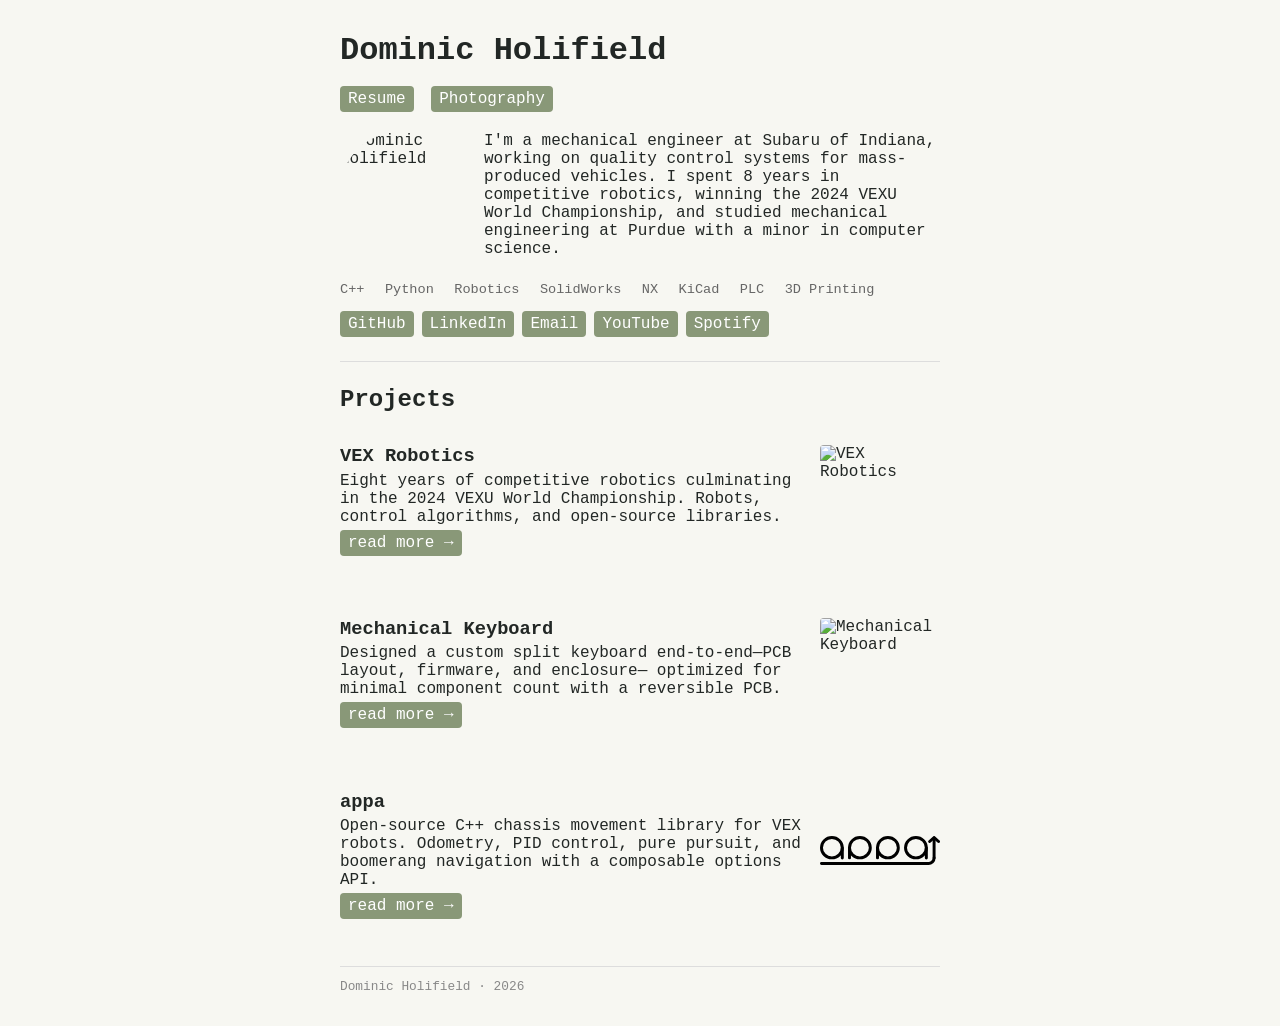
==== index.html @ 2298a646 "initial" ====
<!DOCTYPE html>
<html lang="en">
<meta charset="UTF-8">
<meta name="viewport" content="width=device-width, initial-scale=1">
<title>Dominic Holifield</title>
<link rel="stylesheet" href="style.css">
<body>
  <header>
    <h1>Dominic Holifield</h1>
    <nav>
      <a href="Dominic_Holifield_Resume_Rev4_4.pdf">Resume</a>
      <a href="photography.html">Photography</a>
    </nav>
  </header>

  <main>
    <div class="intro">
      <img src="me.jpg" alt="Dominic Holifield" class="portrait">
      <p>I'm a mechanical engineer at Subaru of Indiana, working on quality control systems for mass-produced vehicles. I spent 8 years in competitive robotics, winning the 2024 VEXU World Championship, and studied mechanical engineering at Purdue with a minor in computer science.</p>
    </div>

    <div class="skills">
      <span>C++</span><span>Python</span><span>Robotics</span><span>SolidWorks</span><span>NX</span><span>KiCad</span><span>PLC</span><span>3D Printing</span>
    </div>

    <p class="links">
      <a href="https://github.com/dholifield">GitHub</a>
      <a href="https://linkedin.com/in/dominicholifield">LinkedIn</a>
      <a href="mailto:dholifield59@gmail.com">Email</a>
      <a href="https://www.youtube.com/@DominicHolifield">YouTube</a>
      <a href="https://open.spotify.com/user/dholifield59?si=a25f62dc87a74297">Spotify</a>
    </p>

    <h2>Projects</h2>
    <ul class="projects">
      <li>
        <div class="info">
          <h3>VEX Robotics</h3>
          <p>Eight years of competitive robotics culminating in the 2024 VEXU World Championship.
          Robots, control algorithms, and open-source libraries.</p>
          <a href="project/vex-robotics.html">read more →</a>
        </div>
        <img src="project/vex-robotics.jpg" alt="VEX Robotics">
      </li>
      <li>
        <div class="info">
          <h3>Mechanical Keyboard</h3>
          <p>Designed a custom split keyboard end-to-end—PCB layout, firmware, and enclosure—
          optimized for minimal component count with a reversible PCB.</p>
          <a href="project/mechanical-keyboard.html">read more →</a>
        </div>
        <img src="project/mechanical-keyboard.jpg" alt="Mechanical Keyboard">
      </li>
      <li>
        <div class="info">
          <h3>appa</h3>
          <p>Open-source C++ chassis movement library for VEX robots. Odometry, PID control,
          pure pursuit, and boomerang navigation with a composable options API.</p>
          <a href="project/appa.html">read more →</a>
        </div>
        <img src="project/appa.svg" alt="appa" class="contain">
      </li>
    </ul>
  </main>

  <footer>Dominic Holifield · 2026</footer>
</body>
---- style.css ----
body {
  font-family: courier new, monospace;
  margin: 2em auto;
  max-width: 600px;
  padding: 0 1em;
  background: #f7f7f2;
  color: #222725;
}

a {
  color: white;
  background: #899878;
  text-decoration: none;
  border-radius: 4px;
  padding: 0.25em 0.5em;
}
a:hover { text-decoration: underline; }
nav a { margin-right: 0.5em; }

/* intro */
.intro {
  display: flex;
  align-items: flex-start;
  gap: 1.5em;
  margin: 1.5em 0;
}
.intro p { margin: 0; }
.portrait {
  width: 120px;
  height: 120px;
  border-radius: 50%;
  object-fit: cover;
  flex-shrink: 0;
}

.skills {
  display: flex;
  flex-wrap: wrap;
  gap: 0.3em 1.5em;
  color: #666;
  font-size: 0.85em;
  margin: 0 0 1em;
}

.links {
  display: flex;
  flex-wrap: wrap;
  gap: 0.5em;
  margin: 0 0 1.5em;
  padding-bottom: 1.5em;
  border-bottom: 1px solid #ddd;
}

/* projects */
.projects { list-style: none; padding: 0; }
.projects li {
  display: flex;
  align-items: flex-start;
  gap: 1em;
  margin-bottom: 1.8em;
  padding: 0.75em;
  margin-left: -0.75em;
  margin-right: -0.75em;
  border-radius: 6px;
  transition: background 0.15s;
}
.projects li:hover { background: #eeeee8; }
.projects .info { flex: 1; }
.projects h3 { margin: 0 0 0.25em; }
.projects p { margin: 0 0 0.5em; }
.projects img {
  width: 120px;
  height: 120px;
  object-fit: cover;
  border-radius: 4px;
  flex-shrink: 0;
}
.projects img.contain { object-fit: contain; }

/* photography */
.grid {
  columns: 2;
  column-gap: 0.75em;
  margin-top: 1em;
}
.grid img {
  width: 100%;
  display: block;
  margin-bottom: 0.75em;
}

/* project pages */
ul { padding-left: 1.2em; }
li { margin-bottom: 0.4em; }

.img-placeholder {
  width: 100%;
  aspect-ratio: 16/9;
  background: #e0e0da;
  display: flex;
  align-items: center;
  justify-content: center;
  color: #888;
  margin: 1.5em 0;
  font-size: 0.85em;
}

pre {
  background: #e8e8e2;
  padding: 0.75em 1em;
  overflow-x: auto;
  border-radius: 4px;
}
code { font-size: 0.95em; }

/* press / news */
.press-item {
  margin-bottom: 1em;
}
.press-item a {
  background: none;
  color: #899878;
  padding: 0;
  border-radius: 0;
}
.press-meta {
  display: block;
  font-size: 0.8em;
  color: #777;
  margin-top: 0.15em;
}
.press-meta a.backup {
  color: #999;
  font-size: 0.9em;
}

/* footer */
footer {
  margin-top: 3em;
  padding-top: 1em;
  border-top: 1px solid #ddd;
  font-size: 0.8em;
  color: #888;
}

/* mobile */
@media (max-width: 500px) {
  .header-row { flex-direction: column; }
  .intro { flex-direction: column; align-items: center; text-align: center; }
  .portrait { width: 100px; height: 100px; }
  .skills { justify-content: center; }
  .links { justify-content: center; }
  .projects li { flex-direction: column; align-items: center; text-align: center; }
  .projects img { width: 100%; height: auto; aspect-ratio: 16/9; }
}
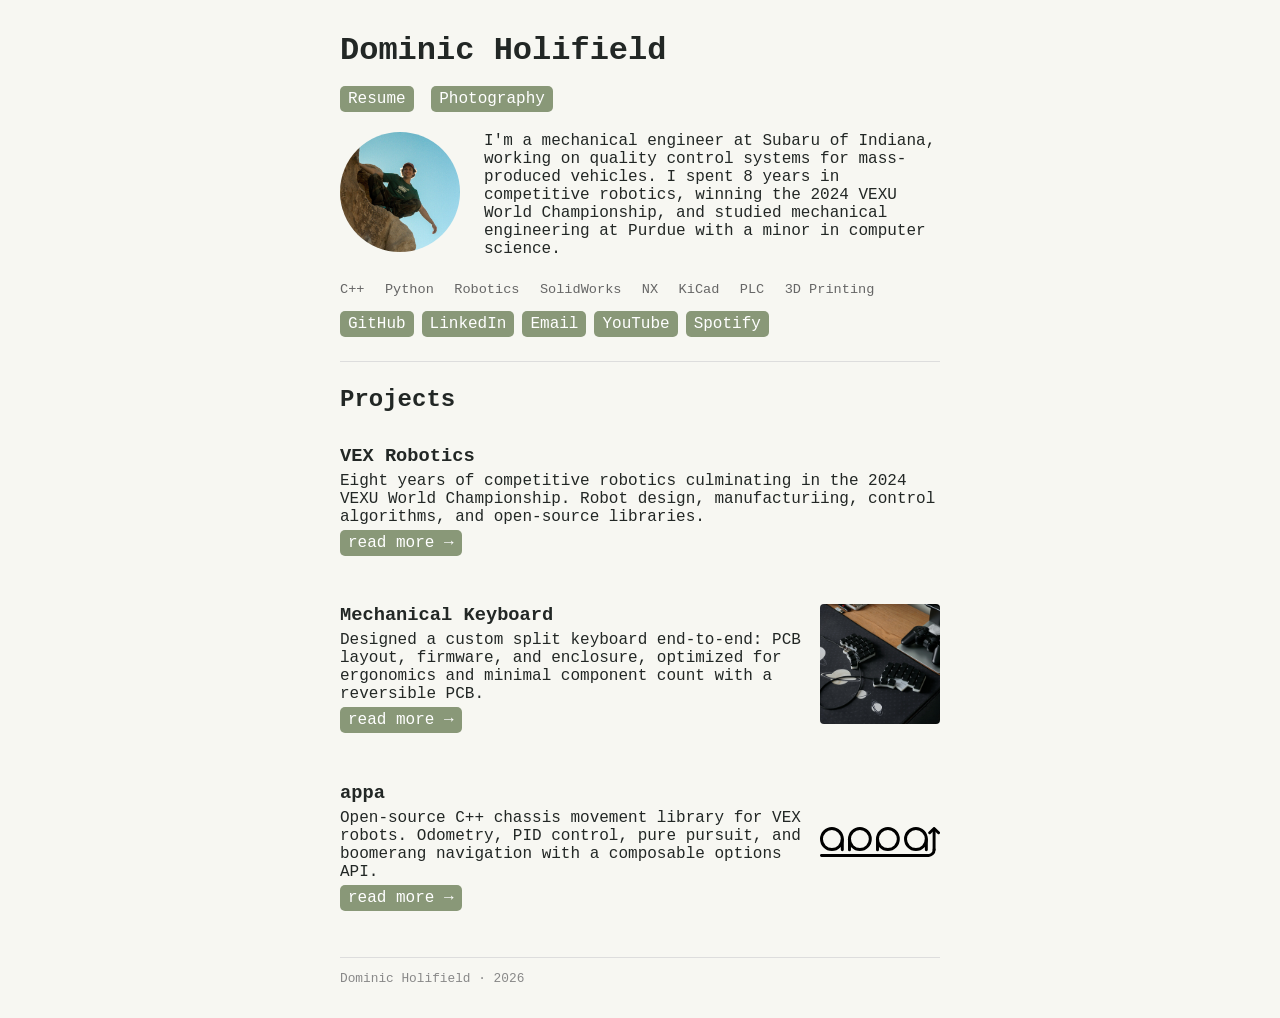
==== commit d63e38d8: "formatting + wording" ====
--- a/index.html
+++ b/index.html
@@ -4,6 +4,7 @@
 <meta name="viewport" content="width=device-width, initial-scale=1">
 <title>Dominic Holifield</title>
 <link rel="stylesheet" href="style.css">
+
 <body>
   <header>
     <h1>Dominic Holifield</h1>
@@ -15,12 +16,15 @@
 
   <main>
     <div class="intro">
-      <img src="me.jpg" alt="Dominic Holifield" class="portrait">
-      <p>I'm a mechanical engineer at Subaru of Indiana, working on quality control systems for mass-produced vehicles. I spent 8 years in competitive robotics, winning the 2024 VEXU World Championship, and studied mechanical engineering at Purdue with a minor in computer science.</p>
+      <img src="me-418.jpg" alt="Dominic Holifield" class="portrait">
+      <p>I'm a mechanical engineer at Subaru of Indiana, working on quality control systems for mass-produced vehicles.
+        I spent 8 years in competitive robotics, winning the 2024 VEXU World Championship, and studied mechanical
+        engineering at Purdue with a minor in computer science.</p>
     </div>
 
     <div class="skills">
-      <span>C++</span><span>Python</span><span>Robotics</span><span>SolidWorks</span><span>NX</span><span>KiCad</span><span>PLC</span><span>3D Printing</span>
+      <span>C++</span><span>Python</span><span>Robotics</span><span>SolidWorks</span><span>NX</span><span>KiCad</span><span>PLC</span><span>3D
+        Printing</span>
     </div>
 
     <p class="links">
@@ -37,25 +41,25 @@
         <div class="info">
           <h3>VEX Robotics</h3>
           <p>Eight years of competitive robotics culminating in the 2024 VEXU World Championship.
-          Robots, control algorithms, and open-source libraries.</p>
+            Robot design, manufacturiing, control algorithms, and open-source libraries.</p>
           <a href="project/vex-robotics.html">read more →</a>
         </div>
-        <img src="project/vex-robotics.jpg" alt="VEX Robotics">
+        <!-- <img src="project/vex-robotics.jpg" alt="VEX Robotics"> -->
       </li>
       <li>
         <div class="info">
           <h3>Mechanical Keyboard</h3>
-          <p>Designed a custom split keyboard end-to-end—PCB layout, firmware, and enclosure—
-          optimized for minimal component count with a reversible PCB.</p>
+          <p>Designed a custom split keyboard end-to-end: PCB layout, firmware, and enclosure,
+            optimized for ergonomics and minimal component count with a reversible PCB.</p>
           <a href="project/mechanical-keyboard.html">read more →</a>
         </div>
-        <img src="project/mechanical-keyboard.jpg" alt="Mechanical Keyboard">
+        <img src="project/mechanical-keyboard-326.jpg" alt="Mechanical Keyboard">
       </li>
       <li>
         <div class="info">
           <h3>appa</h3>
           <p>Open-source C++ chassis movement library for VEX robots. Odometry, PID control,
-          pure pursuit, and boomerang navigation with a composable options API.</p>
+            pure pursuit, and boomerang navigation with a composable options API.</p>
           <a href="project/appa.html">read more →</a>
         </div>
         <img src="project/appa.svg" alt="appa" class="contain">
@@ -64,4 +68,4 @@
   </main>
 
   <footer>Dominic Holifield · 2026</footer>
-</body>
+</body>
--- a/style.css
+++ b/style.css
@@ -9,13 +9,25 @@
 
 a {
   color: white;
-  background: #899878;
+  background-color: #899878;
   text-decoration: none;
-  border-radius: 4px;
+  border-radius: 5px;
   padding: 0.25em 0.5em;
-}
-a:hover { text-decoration: underline; }
-nav a { margin-right: 0.5em; }
+  outline: 0 solid #899878;
+  transition: outline-width 0.05s;
+}
+
+a:hover {
+  outline-width: 2px;
+}
+
+nav a {
+  margin-right: 0.5em;
+}
+
+p a {
+  padding: 0.05em 0.3em;
+}
 
 /* intro */
 .intro {
@@ -24,7 +36,11 @@
   gap: 1.5em;
   margin: 1.5em 0;
 }
-.intro p { margin: 0; }
+
+.intro p {
+  margin: 0;
+}
+
 .portrait {
   width: 120px;
   height: 120px;
@@ -51,8 +67,16 @@
   border-bottom: 1px solid #ddd;
 }
 
+.links a {
+  padding: 0.25em 0.5em;
+}
+
 /* projects */
-.projects { list-style: none; padding: 0; }
+.projects {
+  list-style: none;
+  padding: 0;
+}
+
 .projects li {
   display: flex;
   align-items: flex-start;
@@ -64,10 +88,23 @@
   border-radius: 6px;
   transition: background 0.15s;
 }
-.projects li:hover { background: #eeeee8; }
-.projects .info { flex: 1; }
-.projects h3 { margin: 0 0 0.25em; }
-.projects p { margin: 0 0 0.5em; }
+
+.projects li:hover {
+  background: #eeeee8;
+}
+
+.projects .info {
+  flex: 1;
+}
+
+.projects h3 {
+  margin: 0 0 0.25em;
+}
+
+.projects p {
+  margin: 0 0 0.5em;
+}
+
 .projects img {
   width: 120px;
   height: 120px;
@@ -75,7 +112,10 @@
   border-radius: 4px;
   flex-shrink: 0;
 }
-.projects img.contain { object-fit: contain; }
+
+.projects img.contain {
+  object-fit: contain;
+}
 
 /* photography */
 .grid {
@@ -83,6 +123,7 @@
   column-gap: 0.75em;
   margin-top: 1em;
 }
+
 .grid img {
   width: 100%;
   display: block;
@@ -90,8 +131,13 @@
 }
 
 /* project pages */
-ul { padding-left: 1.2em; }
-li { margin-bottom: 0.4em; }
+ul {
+  padding-left: 1.2em;
+}
+
+li {
+  margin-bottom: 0.4em;
+}
 
 .img-placeholder {
   width: 100%;
@@ -111,24 +157,35 @@
   overflow-x: auto;
   border-radius: 4px;
 }
-code { font-size: 0.95em; }
+
+code {
+  font-size: 0.95em;
+}
 
 /* press / news */
 .press-item {
   margin-bottom: 1em;
 }
+
 .press-item a {
   background: none;
   color: #899878;
   padding: 0;
   border-radius: 0;
 }
+
+.press-item a:hover {
+  outline-width: 0;
+  text-decoration: underline;
+}
+
 .press-meta {
   display: block;
   font-size: 0.8em;
   color: #777;
   margin-top: 0.15em;
 }
+
 .press-meta a.backup {
   color: #999;
   font-size: 0.9em;
@@ -145,11 +202,38 @@
 
 /* mobile */
 @media (max-width: 500px) {
-  .header-row { flex-direction: column; }
-  .intro { flex-direction: column; align-items: center; text-align: center; }
-  .portrait { width: 100px; height: 100px; }
-  .skills { justify-content: center; }
-  .links { justify-content: center; }
-  .projects li { flex-direction: column; align-items: center; text-align: center; }
-  .projects img { width: 100%; height: auto; aspect-ratio: 16/9; }
-}
+  .header-row {
+    flex-direction: column;
+  }
+
+  .intro {
+    flex-direction: column;
+    align-items: center;
+    text-align: center;
+  }
+
+  .portrait {
+    width: 100px;
+    height: 100px;
+  }
+
+  .skills {
+    justify-content: center;
+  }
+
+  .links {
+    justify-content: center;
+  }
+
+  .projects li {
+    flex-direction: column;
+    align-items: center;
+    text-align: center;
+  }
+
+  .projects img {
+    width: 100%;
+    height: auto;
+    aspect-ratio: 16/9;
+  }
+}
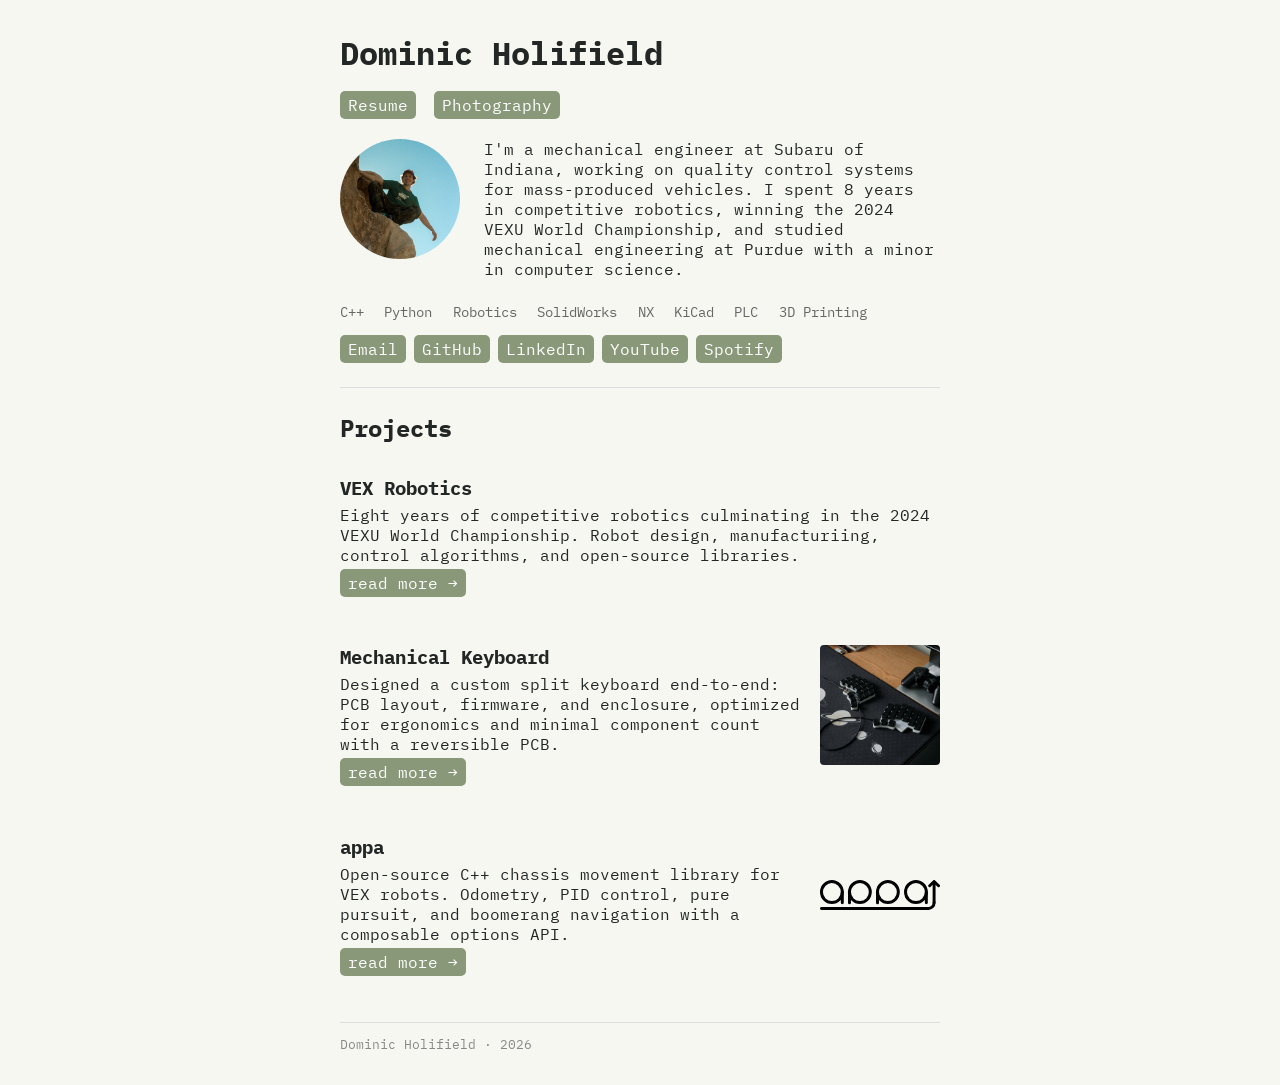
==== commit 4190e25d: "complete site generator" ====
--- a/index.html
+++ b/index.html
@@ -9,28 +9,32 @@
   <header>
     <h1>Dominic Holifield</h1>
     <nav>
-      <a href="Dominic_Holifield_Resume_Rev4_4.pdf">Resume</a>
-      <a href="photography.html">Photography</a>
+      <a href="site/resume.html">Resume</a>
+      <a href="site/photography.html">Photography</a>
     </nav>
   </header>
 
   <main>
     <div class="intro">
-      <img src="me-418.jpg" alt="Dominic Holifield" class="portrait">
-      <p>I'm a mechanical engineer at Subaru of Indiana, working on quality control systems for mass-produced vehicles.
-        I spent 8 years in competitive robotics, winning the 2024 VEXU World Championship, and studied mechanical
-        engineering at Purdue with a minor in computer science.</p>
+      <img src="photos/me-418.jpg" alt="Dominic Holifield" class="portrait">
+      <p>I'm a mechanical engineer at Subaru of Indiana, working on quality control systems for mass-produced vehicles. I spent 8 years in competitive robotics, winning the 2024 VEXU World Championship, and studied mechanical engineering at Purdue with a minor in computer science.</p>
     </div>
 
     <div class="skills">
-      <span>C++</span><span>Python</span><span>Robotics</span><span>SolidWorks</span><span>NX</span><span>KiCad</span><span>PLC</span><span>3D
-        Printing</span>
+      <span>C++</span>
+      <span>Python</span>
+      <span>Robotics</span>
+      <span>SolidWorks</span>
+      <span>NX</span>
+      <span>KiCad</span>
+      <span>PLC</span>
+      <span>3D Printing</span>
     </div>
 
     <p class="links">
+      <a href="mailto:dholifield59@gmail.com">Email</a>
       <a href="https://github.com/dholifield">GitHub</a>
       <a href="https://linkedin.com/in/dominicholifield">LinkedIn</a>
-      <a href="mailto:dholifield59@gmail.com">Email</a>
       <a href="https://www.youtube.com/@DominicHolifield">YouTube</a>
       <a href="https://open.spotify.com/user/dholifield59?si=a25f62dc87a74297">Spotify</a>
     </p>
@@ -40,32 +44,28 @@
       <li>
         <div class="info">
           <h3>VEX Robotics</h3>
-          <p>Eight years of competitive robotics culminating in the 2024 VEXU World Championship.
-            Robot design, manufacturiing, control algorithms, and open-source libraries.</p>
-          <a href="project/vex-robotics.html">read more →</a>
+          <p>Eight years of competitive robotics culminating in the 2024 VEXU World Championship. Robot design, manufacturiing, control algorithms, and open-source libraries.</p>
+          <a href="site/projects/vex.html">read more →</a>
         </div>
-        <!-- <img src="project/vex-robotics.jpg" alt="VEX Robotics"> -->
       </li>
       <li>
         <div class="info">
           <h3>Mechanical Keyboard</h3>
-          <p>Designed a custom split keyboard end-to-end: PCB layout, firmware, and enclosure,
-            optimized for ergonomics and minimal component count with a reversible PCB.</p>
-          <a href="project/mechanical-keyboard.html">read more →</a>
+          <p>Designed a custom split keyboard end-to-end: PCB layout, firmware, and enclosure, optimized for ergonomics and minimal component count with a reversible PCB.</p>
+          <a href="site/projects/kb.html">read more →</a>
         </div>
-        <img src="project/mechanical-keyboard-326.jpg" alt="Mechanical Keyboard">
+        <img src="photos/kb-326.jpg" alt="Mechanical Keyboard">
       </li>
       <li>
         <div class="info">
           <h3>appa</h3>
-          <p>Open-source C++ chassis movement library for VEX robots. Odometry, PID control,
-            pure pursuit, and boomerang navigation with a composable options API.</p>
-          <a href="project/appa.html">read more →</a>
+          <p>Open-source C++ chassis movement library for VEX robots. Odometry, PID control, pure pursuit, and boomerang navigation with a composable options API.</p>
+          <a href="site/projects/appa.html">read more →</a>
         </div>
-        <img src="project/appa.svg" alt="appa" class="contain">
+        <img src="photos/appa.svg" alt="appa" class="contain">
       </li>
     </ul>
   </main>
 
   <footer>Dominic Holifield · 2026</footer>
-</body>+</body>
--- a/style.css
+++ b/style.css
@@ -1,5 +1,26 @@
+@font-face {
+  font-family: 'IBM Plex Mono';
+  font-style: normal;
+  font-weight: 400;
+  src: url('fonts/IBMPlexMono-Regular.woff2') format('woff2');
+}
+
+@font-face {
+  font-family: 'IBM Plex Mono';
+  font-style: normal;
+  font-weight: 700;
+  src: url('fonts/IBMPlexMono-Bold.woff2') format('woff2');
+}
+
+@font-face {
+  font-family: 'IBM Plex Mono';
+  font-style: italic;
+  font-weight: 400;
+  src: url('fonts/IBMPlexMono-Italic.woff2') format('woff2');
+}
+
 body {
-  font-family: courier new, monospace;
+  font-family: 'IBM Plex Mono', monospace;
   margin: 2em auto;
   max-width: 600px;
   padding: 0 1em;
@@ -191,6 +212,15 @@
   font-size: 0.9em;
 }
 
+/* resume */
+.resume {
+  width: 100%;
+  height: 80vh;
+  border: 1px solid #ddd;
+  border-radius: 4px;
+  margin-top: 1em;
+}
+
 /* footer */
 footer {
   margin-top: 3em;
